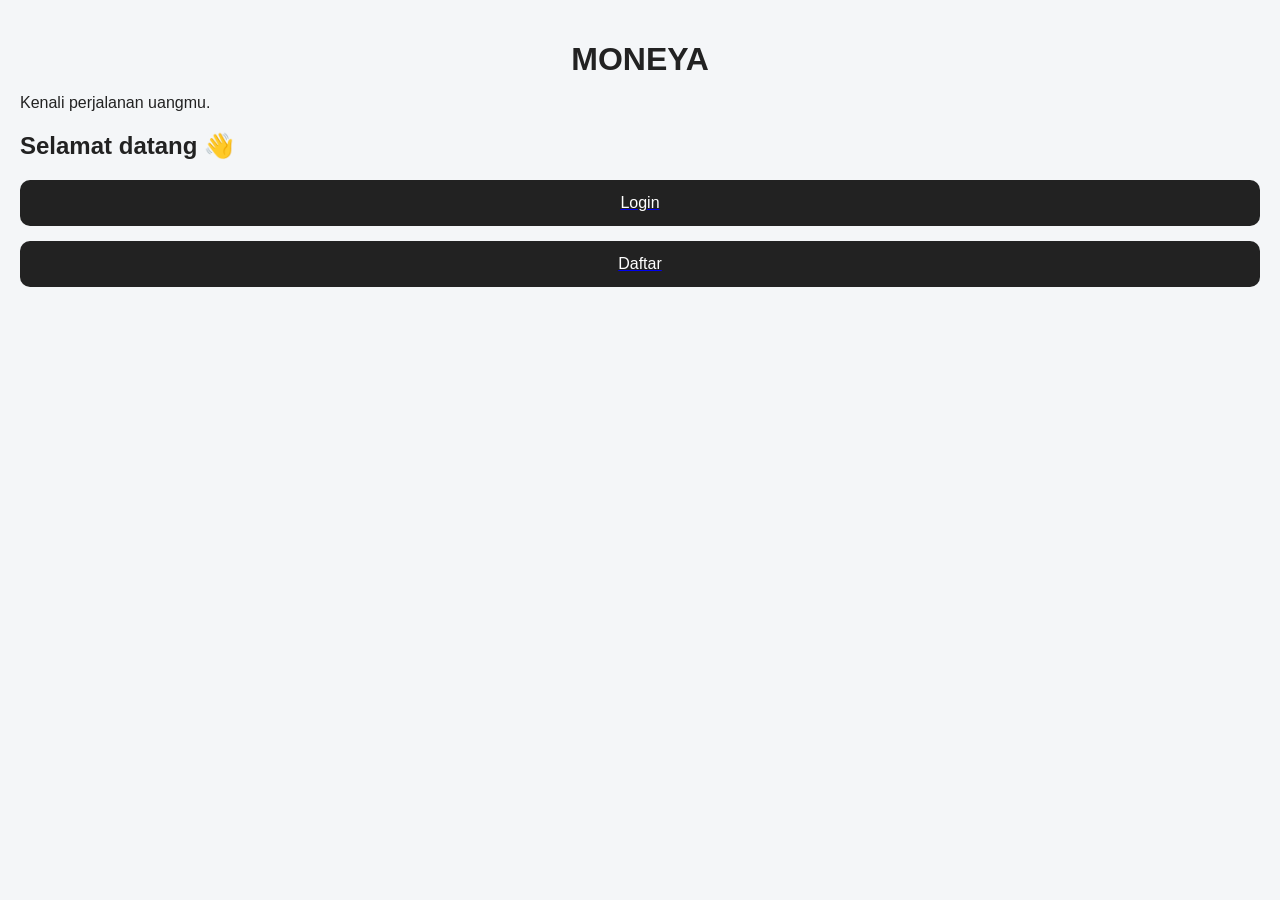
==== index.html @ 462a6c84 "Add files via upload" ====
<!DOCTYPE html>
<html lang="id">
<head>
    <meta charset="UTF-8">
    <meta name="viewport" content="width=device-width, initial-scale=1.0">

    <title>MONEYA</title>

    <link rel="stylesheet" href="style.css">
</head>

<body>

    <h1>MONEYA</h1>

    <p>Kenali perjalanan uangmu.</p>

    <h2>Selamat datang 👋</h2>

   <div class="button-menu">

    <a href="login.html">
        <button>Login</button>
    </a>

    <a href="daftar.html">
        <button>Daftar</button>
    </a>

   </div>

    <script>
        function login() {
            alert("Halaman Login MONEYA");
        }

        function daftar() {
            alert("Halaman Daftar MONEYA");
        }
    </script>

</body>
</html>
---- style.css ----
<!DOCTYPE html>
<html lang="id">

<head>
    <meta charset="UTF-8">
    <meta name="viewport" content="width=device-width, initial-scale=1.0">

    <title>Login - MONEYA</title>

    <style>
        * {
            box-sizing: border-box;
        }

        body {
            margin: 0;
            font-family: Arial, sans-serif;
            background: #f4f6f8;
            color: #222;
            padding: 20px;
        }

        .login-box {
            max-width: 400px;
            margin: 60px auto;
            background: white;
            padding: 30px;
            border-radius: 20px;
            box-shadow: 0 5px 20px rgba(0,0,0,0.08);
        }

        h1 {
            text-align: center;
            margin-bottom: 10px;
        }

        .subtitle {
            text-align: center;
            color: #666;
            margin-bottom: 30px;
        }

        label {
            display: block;
            font-weight: bold;
            margin-bottom: 8px;
        }

        input {
            width: 100%;
            padding: 14px;
            margin-bottom: 20px;
            border: 1px solid #ccc;
            border-radius: 10px;
            font-size: 16px;
        }

        button {
            width: 100%;
            padding: 14px;
            border: none;
            border-radius: 10px;
            background: #222;
            color: white;
            font-size: 16px;
        }
/* Jarak tombol Login dan Daftar */
button {
    display: block;
    width: 200px;
    margin-bottom: 15px;
}

        .back {
            display: block;
            text-align: center;
            margin-top: 20px;
            color: #666;
            text-decoration: none;
        }
    </style>
</head>

<body>

    <div class="login-box">

        <h1>MONEYA</h1>

        <p class="subtitle">
            Masuk ke akunmu
        </p>

        <form onsubmit="login(event)">

            <label>Email</label>

            <input
                type="email"
                placeholder="Masukkan email"
                required
            >

            <label>Password</label>

            <input
                type="password"
                placeholder="Masukkan password"
                required
            >

            <button type="submit">
                Login
            </button>

        </form>

        <a class="back" href="index.html">
            ← Kembali
        </a>

    </div>

    <script>
        function login(event) {
            event.preventDefault();

            window.location.href = "dashboard.html";
        }
    </script>

</body>

</html>
.button-menu {
    display: flex;
    gap: 15px;
}

.button-menu a {
    flex: 1;
}

.button-menu button {
    width: 100%;
}
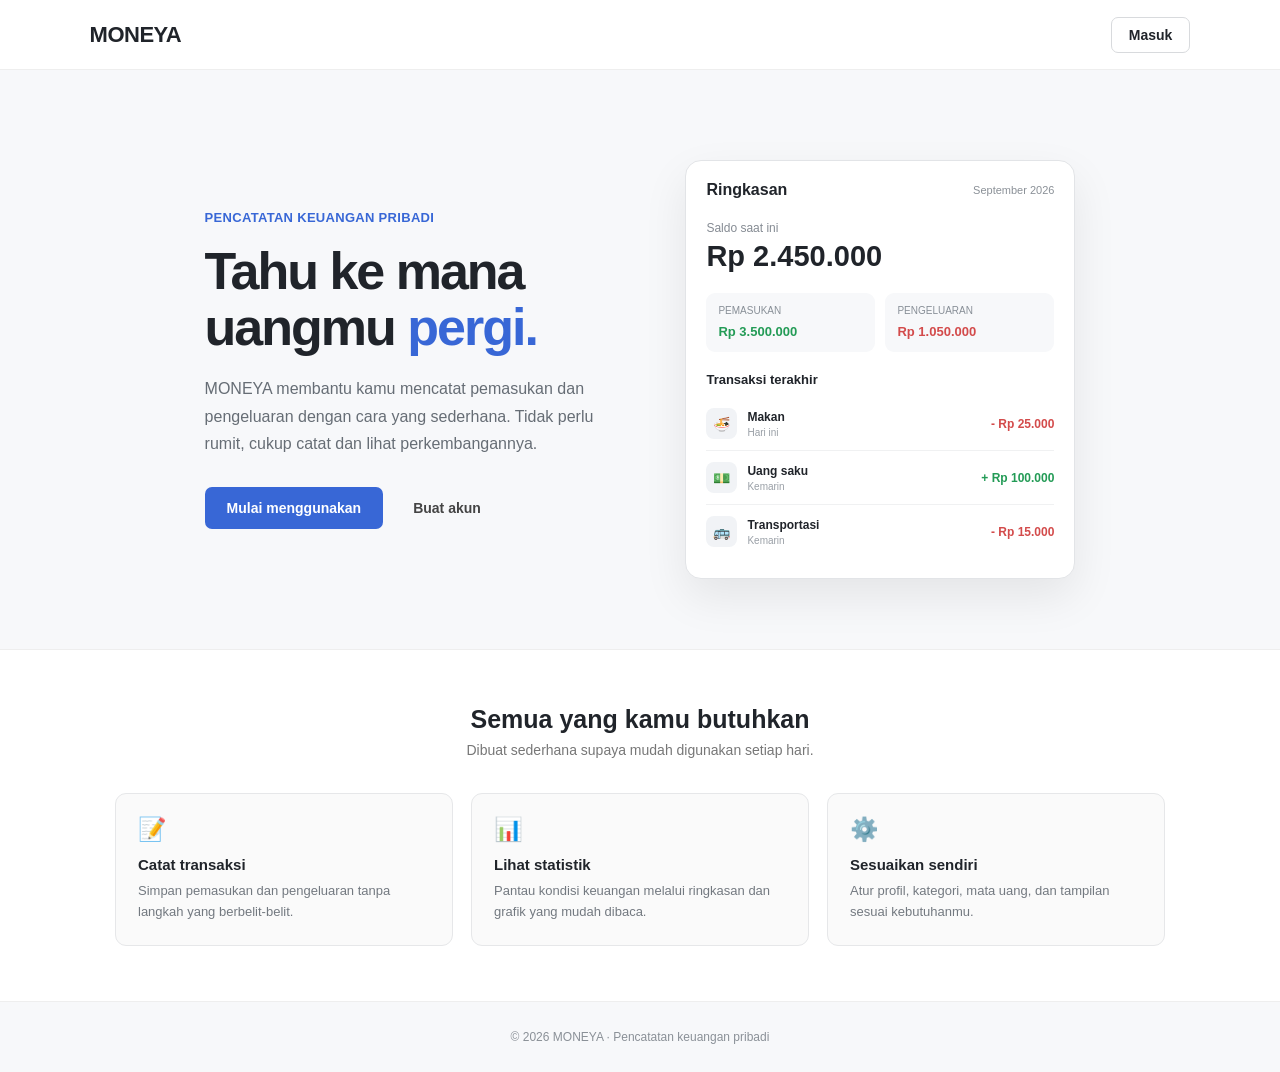
==== commit 272ccf65: "Update index.html" ====
--- a/index.html
+++ b/index.html
@@ -4,40 +4,646 @@
     <meta charset="UTF-8">
     <meta name="viewport" content="width=device-width, initial-scale=1.0">
 
-    <title>MONEYA</title>
-
-    <link rel="stylesheet" href="style.css">
+    <title>MONEYA — Catat Keuanganmu</title>
+
+    <style>
+        * {
+            box-sizing: border-box;
+            margin: 0;
+            padding: 0;
+        }
+
+        body {
+            font-family: Arial, Helvetica, sans-serif;
+            background: #f7f8fa;
+            color: #20242a;
+        }
+
+        /* NAVBAR */
+        nav {
+            height: 70px;
+            display: flex;
+            align-items: center;
+            justify-content: space-between;
+            padding: 0 7%;
+            background: white;
+            border-bottom: 1px solid #eee;
+        }
+
+        .logo {
+            font-size: 22px;
+            font-weight: 700;
+            letter-spacing: -0.5px;
+        }
+
+        .nav-login {
+            text-decoration: none;
+            color: #20242a;
+            font-size: 14px;
+            font-weight: 600;
+            padding: 9px 17px;
+            border: 1px solid #d8dadd;
+            border-radius: 7px;
+        }
+
+        .nav-login:hover {
+            background: #f1f2f4;
+        }
+
+        /* HERO */
+        .hero {
+            max-width: 1050px;
+            margin: auto;
+            min-height: 570px;
+            padding: 90px 7% 70px;
+            display: flex;
+            align-items: center;
+            justify-content: space-between;
+            gap: 60px;
+        }
+
+        .hero-text {
+            max-width: 540px;
+        }
+
+        .small-title {
+            font-size: 13px;
+            font-weight: 600;
+            color: #3867d6;
+            margin-bottom: 18px;
+            letter-spacing: 0.3px;
+        }
+
+        .hero h1 {
+            font-size: 52px;
+            line-height: 1.08;
+            letter-spacing: -2px;
+            margin-bottom: 20px;
+        }
+
+        .hero h1 span {
+            color: #3867d6;
+        }
+
+        .hero p {
+            color: #666d75;
+            font-size: 16px;
+            line-height: 1.7;
+            max-width: 480px;
+            margin-bottom: 30px;
+        }
+
+        .buttons {
+            display: flex;
+            align-items: center;
+            gap: 12px;
+        }
+
+        .btn-main {
+            display: inline-block;
+            text-decoration: none;
+            background: #3867d6;
+            color: white;
+            padding: 13px 22px;
+            border-radius: 7px;
+            font-size: 14px;
+            font-weight: 600;
+        }
+
+        .btn-main:hover {
+            background: #2f56b8;
+        }
+
+        .btn-secondary {
+            display: inline-block;
+            text-decoration: none;
+            color: #444;
+            padding: 13px 18px;
+            font-size: 14px;
+            font-weight: 600;
+        }
+
+        /* SIMPLE DASHBOARD PREVIEW */
+        .preview {
+            width: 390px;
+            flex-shrink: 0;
+        }
+
+        .phone-card {
+            background: white;
+            border: 1px solid #e2e4e7;
+            border-radius: 16px;
+            padding: 20px;
+            box-shadow: 0 18px 45px rgba(0, 0, 0, 0.08);
+        }
+
+        .preview-top {
+            display: flex;
+            justify-content: space-between;
+            align-items: center;
+            margin-bottom: 22px;
+        }
+
+        .preview-title {
+            font-weight: 700;
+            font-size: 16px;
+        }
+
+        .preview-date {
+            color: #8a9097;
+            font-size: 11px;
+        }
+
+        .balance-label {
+            font-size: 12px;
+            color: #858b93;
+            margin-bottom: 5px;
+        }
+
+        .balance {
+            font-size: 29px;
+            font-weight: 700;
+            margin-bottom: 20px;
+        }
+
+        .mini-stats {
+            display: flex;
+            gap: 10px;
+            margin-bottom: 20px;
+        }
+
+        .stat {
+            flex: 1;
+            background: #f7f8fa;
+            padding: 12px;
+            border-radius: 9px;
+        }
+
+        .stat small {
+            display: block;
+            color: #888f97;
+            font-size: 10px;
+            margin-bottom: 6px;
+        }
+
+        .stat strong {
+            font-size: 13px;
+        }
+
+        .income {
+            color: #239b56;
+        }
+
+        .expense {
+            color: #d34b4b;
+        }
+
+        .transactions-title {
+            font-size: 13px;
+            font-weight: 700;
+            margin-bottom: 10px;
+        }
+
+        .transaction {
+            display: flex;
+            justify-content: space-between;
+            align-items: center;
+            padding: 11px 0;
+            border-bottom: 1px solid #f0f1f2;
+        }
+
+        .transaction:last-child {
+            border-bottom: none;
+        }
+
+        .transaction-left {
+            display: flex;
+            align-items: center;
+            gap: 10px;
+        }
+
+        .icon {
+            width: 31px;
+            height: 31px;
+            border-radius: 8px;
+            display: flex;
+            align-items: center;
+            justify-content: center;
+            background: #f1f3f6;
+            font-size: 14px;
+        }
+
+        .transaction-name {
+            font-size: 12px;
+            font-weight: 600;
+        }
+
+        .transaction-date {
+            font-size: 10px;
+            color: #999fa6;
+            margin-top: 3px;
+        }
+
+        .amount {
+            font-size: 12px;
+            font-weight: 600;
+        }
+
+        /* FEATURES */
+        .features {
+            background: white;
+            border-top: 1px solid #eee;
+            border-bottom: 1px solid #eee;
+            padding: 55px 7%;
+        }
+
+        .features-inner {
+            max-width: 1050px;
+            margin: auto;
+        }
+
+        .features-title {
+            text-align: center;
+            margin-bottom: 35px;
+        }
+
+        .features-title h2 {
+            font-size: 25px;
+            margin-bottom: 8px;
+        }
+
+        .features-title p {
+            color: #777;
+            font-size: 14px;
+        }
+
+        .feature-list {
+            display: grid;
+            grid-template-columns: repeat(3, 1fr);
+            gap: 18px;
+        }
+
+        .feature {
+            padding: 22px;
+            border: 1px solid #e6e7e9;
+            border-radius: 11px;
+            background: #fafafa;
+        }
+
+        .feature-icon {
+            font-size: 23px;
+            margin-bottom: 13px;
+        }
+
+        .feature h3 {
+            font-size: 15px;
+            margin-bottom: 8px;
+        }
+
+        .feature p {
+            color: #737980;
+            font-size: 13px;
+            line-height: 1.6;
+        }
+
+        /* FOOTER */
+        footer {
+            text-align: center;
+            padding: 28px 15px;
+            color: #8a9097;
+            font-size: 12px;
+        }
+
+        /* MOBILE */
+        @media (max-width: 800px) {
+
+            nav {
+                padding: 0 20px;
+            }
+
+            .hero {
+                min-height: auto;
+                padding: 65px 20px 60px;
+                flex-direction: column;
+                align-items: flex-start;
+                gap: 45px;
+            }
+
+            .hero h1 {
+                font-size: 40px;
+                letter-spacing: -1.5px;
+            }
+
+            .hero p {
+                font-size: 15px;
+            }
+
+            .preview {
+                width: 100%;
+                max-width: 390px;
+                align-self: center;
+            }
+
+            .feature-list {
+                grid-template-columns: 1fr;
+            }
+
+            .features {
+                padding: 45px 20px;
+            }
+        }
+
+        @media (max-width: 430px) {
+
+            .hero h1 {
+                font-size: 35px;
+            }
+
+            .buttons {
+                flex-direction: column;
+                align-items: stretch;
+            }
+
+            .btn-main {
+                text-align: center;
+            }
+
+            .btn-secondary {
+                text-align: center;
+            }
+
+            .phone-card {
+                padding: 17px;
+            }
+        }
+    </style>
 </head>
 
 <body>
 
-    <h1>MONEYA</h1>
-
-    <p>Kenali perjalanan uangmu.</p>
-
-    <h2>Selamat datang 👋</h2>
-
-   <div class="button-menu">
-
-    <a href="login.html">
-        <button>Login</button>
-    </a>
-
-    <a href="daftar.html">
-        <button>Daftar</button>
-    </a>
-
-   </div>
-
-    <script>
-        function login() {
-            alert("Halaman Login MONEYA");
-        }
-
-        function daftar() {
-            alert("Halaman Daftar MONEYA");
-        }
-    </script>
+    <!-- NAVBAR -->
+    <nav>
+        <div class="logo">MONEYA</div>
+
+        <a href="login.html" class="nav-login">
+            Masuk
+        </a>
+    </nav>
+
+
+    <!-- HERO -->
+    <section class="hero">
+
+        <div class="hero-text">
+
+            <div class="small-title">
+                PENCATATAN KEUANGAN PRIBADI
+            </div>
+
+            <h1>
+                Tahu ke mana<br>
+                uangmu <span>pergi.</span>
+            </h1>
+
+            <p>
+                MONEYA membantu kamu mencatat pemasukan dan
+                pengeluaran dengan cara yang sederhana. Tidak
+                perlu rumit, cukup catat dan lihat perkembangannya.
+            </p>
+
+            <div class="buttons">
+
+                <a href="login.html" class="btn-main">
+                    Mulai menggunakan
+                </a>
+
+                <a href="register.html" class="btn-secondary">
+                    Buat akun
+                </a>
+
+            </div>
+
+        </div>
+
+
+        <!-- DASHBOARD PREVIEW -->
+        <div class="preview">
+
+            <div class="phone-card">
+
+                <div class="preview-top">
+
+                    <div class="preview-title">
+                        Ringkasan
+                    </div>
+
+                    <div class="preview-date">
+                        September 2026
+                    </div>
+
+                </div>
+
+                <div class="balance-label">
+                    Saldo saat ini
+                </div>
+
+                <div class="balance">
+                    Rp 2.450.000
+                </div>
+
+                <div class="mini-stats">
+
+                    <div class="stat">
+                        <small>PEMASUKAN</small>
+                        <strong class="income">
+                            Rp 3.500.000
+                        </strong>
+                    </div>
+
+                    <div class="stat">
+                        <small>PENGELUARAN</small>
+                        <strong class="expense">
+                            Rp 1.050.000
+                        </strong>
+                    </div>
+
+                </div>
+
+                <div class="transactions-title">
+                    Transaksi terakhir
+                </div>
+
+                <div class="transaction">
+
+                    <div class="transaction-left">
+
+                        <div class="icon">
+                            🍜
+                        </div>
+
+                        <div>
+                            <div class="transaction-name">
+                                Makan
+                            </div>
+
+                            <div class="transaction-date">
+                                Hari ini
+                            </div>
+                        </div>
+
+                    </div>
+
+                    <div class="amount expense">
+                        - Rp 25.000
+                    </div>
+
+                </div>
+
+
+                <div class="transaction">
+
+                    <div class="transaction-left">
+
+                        <div class="icon">
+                            💵
+                        </div>
+
+                        <div>
+                            <div class="transaction-name">
+                                Uang saku
+                            </div>
+
+                            <div class="transaction-date">
+                                Kemarin
+                            </div>
+                        </div>
+
+                    </div>
+
+                    <div class="amount income">
+                        + Rp 100.000
+                    </div>
+
+                </div>
+
+
+                <div class="transaction">
+
+                    <div class="transaction-left">
+
+                        <div class="icon">
+                            🚌
+                        </div>
+
+                        <div>
+                            <div class="transaction-name">
+                                Transportasi
+                            </div>
+
+                            <div class="transaction-date">
+                                Kemarin
+                            </div>
+                        </div>
+
+                    </div>
+
+                    <div class="amount expense">
+                        - Rp 15.000
+                    </div>
+
+                </div>
+
+            </div>
+
+        </div>
+
+    </section>
+
+
+    <!-- FEATURES -->
+    <section class="features">
+
+        <div class="features-inner">
+
+            <div class="features-title">
+
+                <h2>
+                    Semua yang kamu butuhkan
+                </h2>
+
+                <p>
+                    Dibuat sederhana supaya mudah digunakan setiap hari.
+                </p>
+
+            </div>
+
+
+            <div class="feature-list">
+
+                <div class="feature">
+
+                    <div class="feature-icon">
+                        📝
+                    </div>
+
+                    <h3>
+                        Catat transaksi
+                    </h3>
+
+                    <p>
+                        Simpan pemasukan dan pengeluaran
+                        tanpa langkah yang berbelit-belit.
+                    </p>
+
+                </div>
+
+
+                <div class="feature">
+
+                    <div class="feature-icon">
+                        📊
+                    </div>
+
+                    <h3>
+                        Lihat statistik
+                    </h3>
+
+                    <p>
+                        Pantau kondisi keuangan melalui
+                        ringkasan dan grafik yang mudah dibaca.
+                    </p>
+
+                </div>
+
+
+                <div class="feature">
+
+                    <div class="feature-icon">
+                        ⚙️
+                    </div>
+
+                    <h3>
+                        Sesuaikan sendiri
+                    </h3>
+
+                    <p>
+                        Atur profil, kategori, mata uang,
+                        dan tampilan sesuai kebutuhanmu.
+                    </p>
+
+                </div>
+
+            </div>
+
+        </div>
+
+    </section>
+
+
+    <!-- FOOTER -->
+    <footer>
+        © 2026 MONEYA · Pencatatan keuangan pribadi
+    </footer>
 
 </body>
-</html>+</html>
